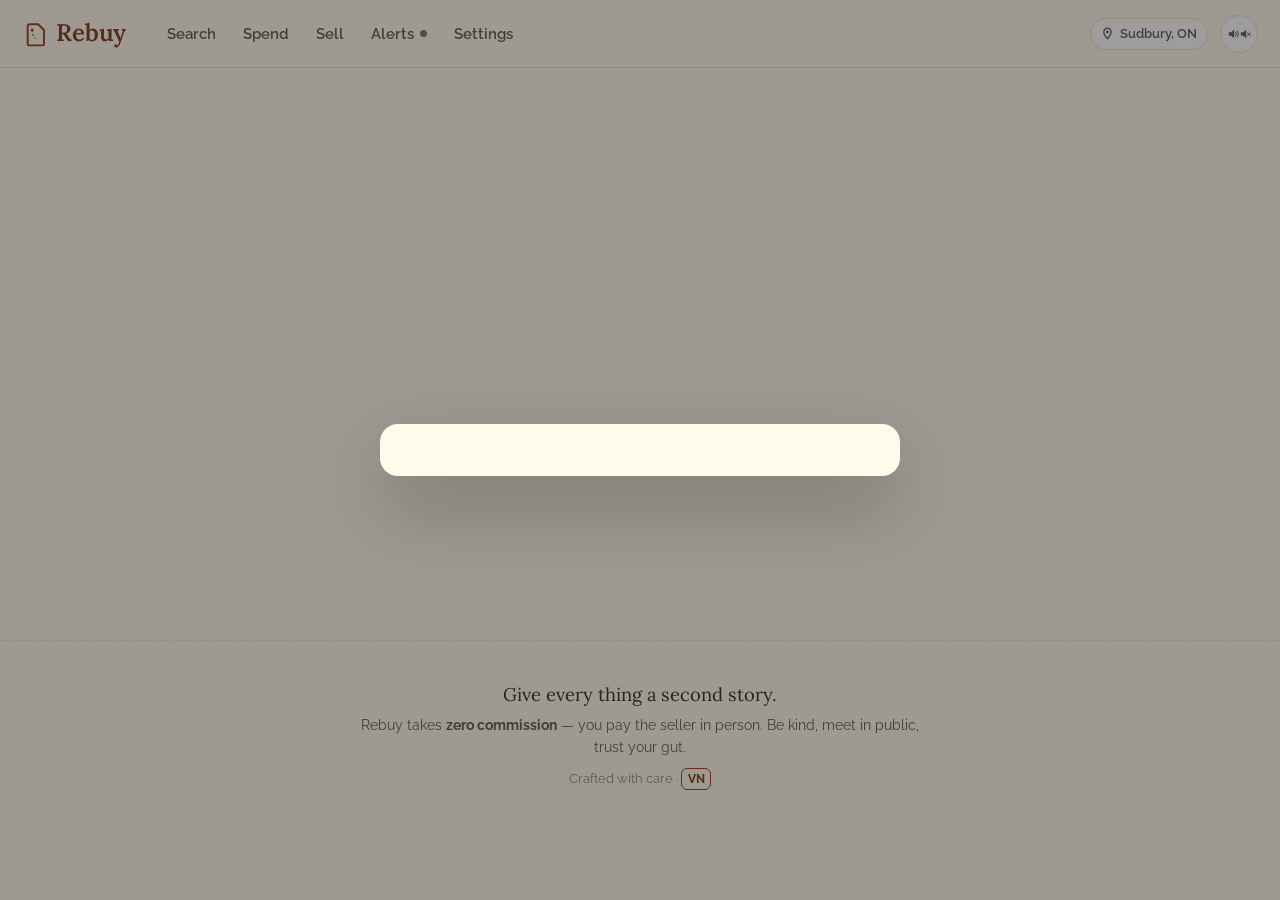
==== index.html @ c7107c26 "Rebuy v1 (1/3): calm used-goods aggregator + comparison engine" ====
<!DOCTYPE html>
<html lang="en">
<head>
<meta charset="utf-8">
<meta name="viewport" content="width=device-width, initial-scale=1">
<title>Rebuy — Compare every used listing, everywhere</title>
<meta name="description" content="Rebuy is a calm comparison engine for used goods. Search once, compare listings from Rebuy sellers and marketplaces everywhere, and see the true deal.">
<link rel="preconnect" href="https://fonts.googleapis.com">
<link rel="preconnect" href="https://fonts.gstatic.com" crossorigin>
<link href="https://fonts.googleapis.com/css2?family=Lora:wght@500;600&family=Raleway:wght@400;500;600;700&display=swap" rel="stylesheet">
<link rel="stylesheet" href="styles.css">
</head>
<body>
<a class="skip" href="#view">Skip to content</a>

<header class="site-header">
  <a class="brand" href="#/" aria-label="Rebuy home">
    <span class="brand-mark" aria-hidden="true">
      <svg viewBox="0 0 32 32" width="26" height="26"><path d="M9 4h11l7 7v17a2 2 0 0 1-2 2H9a2 2 0 0 1-2-2V6a2 2 0 0 1 2-2z" fill="none" stroke="currentColor" stroke-width="2.4"/><circle cx="12.5" cy="11" r="1.8" fill="currentColor"/><path d="M12.5 11c0 5 1.5 8 4 10.5" fill="none" stroke="currentColor" stroke-width="1.6" stroke-dasharray="2.5 2.5"/></svg>
    </span>
    <span class="brand-word">Rebuy</span>
  </a>
  <nav class="site-nav" aria-label="Primary">
    <a href="#/" data-nav="home">Search</a>
    <a href="#/spend" data-nav="spend">Spend</a>
    <a href="#/sell" data-nav="sell">Sell</a>
    <a href="#/alerts" data-nav="alerts">Alerts <span class="nav-dot" id="alertsDot" hidden></span></a>
    <a href="#/settings" data-nav="settings">Settings</a>
  </nav>
  <div class="header-right">
    <span class="location-pill" id="locationPill" title="Your search area">
      <svg viewBox="0 0 16 16" width="13" height="13" aria-hidden="true"><path d="M8 1.5a4.5 4.5 0 0 1 4.5 4.5c0 3.2-4.5 8.5-4.5 8.5S3.5 9.2 3.5 6A4.5 4.5 0 0 1 8 1.5z" fill="none" stroke="currentColor" stroke-width="1.6"/><circle cx="8" cy="6" r="1.6" fill="currentColor"/></svg>
      <span id="locationLabel">Sudbury, ON</span>
    </span>
    <button class="icon-btn" id="muteBtn" aria-label="Toggle sound" title="Toggle sound">
      <svg id="soundOnIcon" viewBox="0 0 20 20" width="18" height="18" aria-hidden="true"><path d="M3 7v6h4l5 4V3L7 7H3z" fill="currentColor"/><path d="M14.5 7a4.5 4.5 0 0 1 0 6M16.8 4.8a7.5 7.5 0 0 1 0 10.4" fill="none" stroke="currentColor" stroke-width="1.6" stroke-linecap="round"/></svg>
      <svg id="soundOffIcon" viewBox="0 0 20 20" width="18" height="18" aria-hidden="true" hidden><path d="M3 7v6h4l5 4V3L7 7H3z" fill="currentColor"/><path d="M14 8l5 5m0-5l-5 5" stroke="currentColor" stroke-width="1.6" stroke-linecap="round"/></svg>
    </button>
  </div>
</header>

<main id="view" class="view" aria-live="polite"></main>

<!-- Compare tray -->
<div class="compare-tray" id="compareTray" hidden>
  <div class="tray-inner">
    <span class="tray-count"><strong id="trayCount">0</strong> selected</span>
    <span class="tray-hint">Pick 2–4 listings to compare side by side</span>
    <div class="tray-actions">
      <button class="btn btn-ghost" id="trayClear">Clear</button>
      <a class="btn btn-primary" id="trayGo" href="#/compare">Compare</a>
    </div>
  </div>
</div>

<!-- Modal root -->
<div class="modal-backdrop" id="modalBackdrop" hidden>
  <div class="modal" role="dialog" aria-modal="true" id="modalBox"></div>
</div>

<!-- Toasts -->
<div class="toast-region" id="toastRegion" aria-live="polite"></div>

<footer class="site-footer">
  <p class="footer-tag">Give every thing a second story.</p>
  <p class="footer-note">Rebuy takes <strong>zero commission</strong> — you pay the seller in person. Be kind, meet in public, trust your gut.</p>
  <p class="footer-sig">Crafted with care · <span class="vn">VN</span></p>
</footer>

<script src="js/geo.js"></script>
<script src="js/deals.js"></script>
<script src="js/offers.js"></script>
<script src="js/spend.js"></script>
<script src="js/store.js"></script>
<script src="js/seed.js"></script>
<script src="js/sound.js"></script>
<script src="js/charts.js"></script>
<script src="js/sources/adapter.js"></script>
<script src="js/sources/ebay.js"></script>
<script src="js/sources/google.js"></script>
<script src="js/sources/deeplinks.js"></script>
<script src="js/sources/rebuy.js"></script>
<script src="js/ui.js"></script>
<script src="js/app.js"></script>
</body>
</html>
---- styles.css ----
/* Rebuy — calm design system.
   Tokens: cream paper, deep terracotta, sage, amber. Lora + Raleway.
   Restraint is the aesthetic: generous whitespace, soft shadows, one
   orchestrated motion moment per view, nothing that shouts. */

:root {
  --cream: #FFFBEB;
  --cream-deep: #FAF3E3;
  --card: #FFFFFF;
  --ink: #292524;
  --ink-soft: #57534E;
  --ink-faint: #8a8378;
  --clay: #9A3412;
  --clay-deep: #7C2D12;
  --clay-soft: #F6E9E0;
  --sage: #5F7A61;
  --sage-deep: #47603f;
  --sage-soft: #E9EFE4;
  --amber: #B45309;
  --amber-soft: #FBF3E4;
  --blush: #F8F2EF;
  --line: #EBDFC9;
  --radius: 18px;
  --radius-sm: 12px;
  --shadow: 0 10px 30px rgba(154, 52, 18, .08);
  --shadow-lift: 0 16px 40px rgba(154, 52, 18, .13);
  --ease: cubic-bezier(.22, .61, .36, 1);
}

* { box-sizing: border-box; }
html { scroll-behavior: smooth; }
body {
  margin: 0;
  background: var(--cream);
  color: var(--ink);
  font-family: Raleway, system-ui, sans-serif;
  font-size: 16px;
  line-height: 1.6;
  -webkit-font-smoothing: antialiased;
}
h1, h2, h3, .serif { font-family: Lora, Georgia, serif; font-weight: 600; line-height: 1.25; }
h1 { font-size: clamp(1.9rem, 4.5vw, 2.9rem); margin: 0 0 .4em; letter-spacing: -.01em; }
h2 { font-size: 1.45rem; margin: 0 0 .6em; }
h3 { font-size: 1.1rem; margin: 0 0 .4em; }
p { margin: 0 0 1em; }
a { color: var(--clay); }
img { max-width: 100%; display: block; }

.skip {
  position: absolute; left: -9999px; top: 0; background: var(--clay);
  color: #fff; padding: .6em 1em; border-radius: 0 0 10px 0; z-index: 200;
}
.skip:focus { left: 0; }

.view { max-width: 1180px; margin: 0 auto; padding: 2.2rem 1.4rem 4rem; min-height: 60vh; }
.view-narrow { max-width: 760px; }

/* ---------- header ---------- */
.site-header {
  display: flex; align-items: center; gap: 1.2rem;
  padding: .9rem 1.4rem;
  background: rgba(255, 251, 235, .92);
  backdrop-filter: blur(8px);
  border-bottom: 1px solid var(--line);
  position: sticky; top: 0; z-index: 50;
}
.brand { display: flex; align-items: center; gap: .5rem; text-decoration: none; color: var(--clay-deep); }
.brand-mark { display: inline-flex; color: var(--clay); }
.brand-word { font-family: Lora, serif; font-size: 1.5rem; font-weight: 600; letter-spacing: -.01em; }
.site-nav { display: flex; gap: .2rem; margin-left: .6rem; }
.site-nav a {
  text-decoration: none; color: var(--ink-soft); font-weight: 600; font-size: .93rem;
  padding: .45em .8em; border-radius: 999px; transition: background .15s var(--ease), color .15s;
  position: relative;
}
.site-nav a:hover { background: var(--blush); color: var(--ink); }
.site-nav a.active { background: var(--clay-soft); color: var(--clay-deep); }
.nav-dot {
  display: inline-block; width: 7px; height: 7px; border-radius: 50%;
  background: var(--sage); margin-left: 2px; vertical-align: 2px;
}
.header-right { margin-left: auto; display: flex; align-items: center; gap: .7rem; }
.location-pill {
  display: inline-flex; align-items: center; gap: .35rem;
  font-size: .82rem; font-weight: 600; color: var(--ink-soft);
  background: var(--card); border: 1px solid var(--line);
  padding: .35em .8em; border-radius: 999px;
}
.icon-btn {
  border: 1px solid var(--line); background: var(--card); color: var(--ink-soft);
  width: 38px; height: 38px; border-radius: 50%; cursor: pointer;
  display: inline-flex; align-items: center; justify-content: center;
  transition: transform .15s var(--ease), background .15s;
}
.icon-btn:hover { background: var(--blush); }
.icon-btn:active { transform: scale(.96); }

/* ---------- buttons / inputs ---------- */
.btn {
  display: inline-flex; align-items: center; justify-content: center; gap: .4em;
  font: 600 .95rem Raleway, sans-serif; border-radius: 999px; cursor: pointer;
  padding: .65em 1.4em; border: 1px solid transparent; text-decoration: none;
  transition: background .15s var(--ease), transform .12s var(--ease), box-shadow .15s;
}
.btn:active { transform: scale(.98); }
.btn-primary { background: var(--clay); color: #fff; box-shadow: 0 6px 18px rgba(154,52,18,.22); }
.btn-primary:hover { background: var(--clay-deep); }
.btn-ghost { background: transparent; color: var(--clay-deep); border-color: var(--line); }
.btn-ghost:hover { background: var(--blush); }
.btn-soft { background: var(--sage-soft); color: var(--sage-deep); }
.btn-soft:hover { background: #dde8d6; }
.btn-sm { padding: .4em 1em; font-size: .86rem; }
.btn[disabled] { opacity: .5; cursor: not-allowed; }

input[type="text"], input[type="number"], input[type="search"], select, textarea {
  font: 500 1rem Raleway, sans-serif; color: var(--ink);
  background: var(--card); border: 1.5px solid var(--line); border-radius: var(--radius-sm);
  padding: .65em .9em; width: 100%;
  transition: border-color .15s, box-shadow .15s;
}
input:focus, select:focus, textarea:focus {
  outline: none; border-color: var(--clay); box-shadow: 0 0 0 3px rgba(154,52,18,.12);
}
label.field { display: block; margin-bottom: 1rem; }
label.field > span { display: block; font-weight: 600; font-size: .88rem; margin-bottom: .35em; color: var(--ink-soft); }
.hint { font-size: .84rem; color: var(--ink-faint); }

/* ---------- homepage hero ---------- */
.hero { text-align: center; padding: 9vh 1rem 6vh; animation: rise .5s var(--ease) both; }
.hero-eyebrow {
  display: inline-block; font-size: .82rem; font-weight: 700; letter-spacing: .14em;
  text-transform: uppercase; color: var(--sage-deep);
  background: var(--sage-soft); padding: .4em 1.1em; border-radius: 999px; margin-bottom: 1.2rem;
}
.hero h1 .word-compare { color: var(--clay); font-style: italic; }
.hero .tagline { font-size: 1.12rem; color: var(--ink-soft); max-width: 34rem; margin: 0 auto 2rem; }
.search-hero { display: flex; gap: .6rem; max-width: 36rem; margin: 0 auto; }
.search-hero input[type="search"] {
  border-radius: 999px; padding: .85em 1.4em; font-size: 1.05rem;
  box-shadow: var(--shadow);
}
.search-hero .btn { padding: .85em 1.8em; font-size: 1.02rem; white-space: nowrap; }
.quick-searches { margin-top: 1.4rem; font-size: .9rem; color: var(--ink-faint); }
.quick-searches button {
  background: none; border: none; color: var(--clay); font: 600 .9rem Raleway, sans-serif;
  cursor: pointer; padding: .2em .4em; border-radius: 6px; text-decoration: underline dotted;
}
.quick-searches button:hover { color: var(--clay-deep); }
.hero-note { margin-top: 2.6rem; font-size: .85rem; color: var(--ink-faint); }
.beta-badge {
  display: inline-block; font-size: .75rem; font-weight: 700; color: var(--amber);
  background: var(--amber-soft); border: 1px dashed var(--amber);
  padding: .3em .9em; border-radius: 999px; margin-bottom: .8rem;
}

/* ---------- results layout ---------- */
.results-head { margin-bottom: 1.2rem; animation: rise .45s var(--ease) both; }
.results-head h1 { font-size: 1.7rem; margin-bottom: .2rem; }
.results-meta { color: var(--ink-soft); font-size: .92rem; }
.filter-bar {
  display: flex; flex-wrap: wrap; gap: .6rem; align-items: center;
  background: var(--card); border: 1px solid var(--line); border-radius: var(--radius);
  padding: .8rem 1rem; margin-bottom: 1.4rem; box-shadow: var(--shadow);
}
.filter-bar .f { min-width: 130px; flex: 1 1 130px; }
.filter-bar .f-narrow { min-width: 96px; flex: 0 1 110px; }
.filter-bar label { font-size: .74rem; font-weight: 700; text-transform: uppercase; letter-spacing: .06em; color: var(--ink-faint); display: block; margin-bottom: .25em; }
.source-chips { display: flex; flex-wrap: wrap; gap: .45rem; margin: .2rem 0 1.2rem; }
.chip {
  font: 600 .85rem Raleway, sans-serif; border: 1.5px solid var(--line); background: var(--card);
  color: var(--ink-soft); border-radius: 999px; padding: .4em 1em; cursor: pointer;
  transition: all .15s var(--ease);
}
.chip[aria-pressed="true"] { background: var(--clay); border-color: var(--clay); color: #fff; }
.chip:disabled { opacity: .45; cursor: not-allowed; text-decoration: line-through; }
.chip:not(:disabled):hover { border-color: var(--clay); color: var(--clay-deep); }

.results-grid { display: grid; grid-template-columns: minmax(0, 1fr) 340px; gap: 1.6rem; align-items: start; }
.zone-title {
  display: flex; align-items: baseline; gap: .6rem; margin-bottom: .9rem;
  border-bottom: 2px dashed var(--line); padding-bottom: .5rem;
}
.zone-title h2 { margin: 0; font-size: 1.25rem; }
.zone-title .count { font-size: .85rem; color: var(--ink-faint); font-weight: 600; }
.side-panel {
  background: var(--card); border: 1px solid var(--line); border-radius: var(--radius);
  padding: 1.1rem; box-shadow: var(--shadow); position: sticky; top: 76px;
}
.side-panel h2 { font-size: 1.15rem; }
.tier-label {
  font-size: .72rem; font-weight: 700; text-transform: uppercase; letter-spacing: .08em;
  color: var(--ink-faint); margin: 1rem 0 .5rem;
  display: flex; align-items: center; gap: .4rem;
}
.tier-label:first-of-type { margin-top: .4rem; }
.mode-note {
  font-size: .8rem; color: var(--ink-soft); background: var(--blush);
  border-radius: var(--radius-sm); padding: .55em .8em; margin-bottom: .6rem;
}
.mode-note.demo { background: var(--amber-soft); color: #6b3a06; }
.mode-note a { color: var(--clay-deep); font-weight: 700; }

/* ---------- listing cards ---------- */
.cards { display: grid; gap: 1rem; }
.card {
  display: grid; grid-template-columns: 150px 1fr; gap: 1rem;
  background: var(--card); border: 1px solid var(--line); border-radius: var(--radius);
  padding: .9rem; box-shadow: var(--shadow);
  transition: transform .2s var(--ease), box-shadow .2s var(--ease);
  position: relative;
}
.card:hover { transform: translateY(-3px); box-shadow: var(--shadow-lift); }
.card-img {
  width: 150px; height: 126px; object-fit: cover; border-radius: var(--radius-sm);
  background: var(--blush);
}
.card-body { min-width: 0; }
.card-title { font-family: Lora, serif; font-size: 1.06rem; font-weight: 600; margin: 0 0 .25em; }
.card-title a { color: var(--ink); text-decoration: none; }
.card-title a:hover { color: var(--clay-deep); text-decoration: underline; }
.card-price { font-size: 1.3rem; font-weight: 700; color: var(--clay-deep); margin-right: .5rem; }
.card-meta { font-size: .85rem; color: var(--ink-soft); display: flex; flex-wrap: wrap; gap: .3em .8em; margin: .3em 0 .5em; }
.card-actions { display: flex; flex-wrap: wrap; gap: .5rem; margin-top: .6rem; align-items: center; }
.source-badge {
  display: inline-block; font-size: .72rem; font-weight: 700; letter-spacing: .05em;
  text-transform: uppercase; padding: .25em .7em; border-radius: 999px;
  background: var(--sage-soft); color: var(--sage-deep);
}
.source-badge.ebay { background: #e8eefc; color: #1d4fa3; }
.source-badge.web { background: var(--amber-soft); color: #7a4a08; }
.compare-check {
  display: inline-flex; align-items: center; gap: .35em;
  font-size: .83rem; font-weight: 600; color: var(--ink-soft); cursor: pointer;
  border: 1.5px solid var(--line); border-radius: 999px; padding: .35em .9em;
  transition: all .15s var(--ease); user-select: none;
}
.compare-check input { accent-color: var(--sage); width: 15px; height: 15px; margin: 0; }
.compare-check.on { border-color: var(--sage); background: var(--sage-soft); color: var(--sage-deep); }
.reduced-flag {
  display: inline-block; font-size: .72rem; font-weight: 700; color: #fff;
  background: var(--clay); border-radius: 6px; padding: .2em .6em; margin-left: .5em;
  vertical-align: 2px;
}

/* hang-tag deal badge */
.deal-tag {
  display: inline-flex; align-items: center; gap: .35em;
  font-size: .78rem; font-weight: 700;
  padding: .32em .8em .32em .6em; border-radius: 8px 999px 999px 8px;
  position: relative;
}
.deal-tag::before {
  content: ""; width: 7px; height: 7px; border-radius: 50%;
  background: var(--cream); box-shadow: inset 0 0 0 1.5px rgba(0,0,0,.18);
}
.deal-tag.great { background: var(--sage); color: #fff; }
.deal-tag.fair { background: var(--amber); color: #fff; }
.deal-tag.over { background: #b8ab98; color: #fff; }
.deal-tag .basis { font-weight: 500; opacity: .85; font-size: .72rem; }

/* external mini rows */
.ext-row {
  display: grid; grid-template-columns: 64px 1fr; gap: .7rem; align-items: center;
  padding: .6rem; border-radius: var(--radius-sm); border: 1px solid transparent;
  transition: background .15s, border-color .15s;
}
.ext-row:hover { background: var(--cream-deep); border-color: var(--line); }
.ext-row img { width: 64px; height: 54px; object-fit: cover; border-radius: 8px; background: var(--blush); }
.ext-row .t { font-size: .88rem; font-weight: 600; line-height: 1.35; margin: 0; }
.ext-row .t a { color: var(--ink); text-decoration: none; }
.ext-row .t a:hover { text-decoration: underline; color: var(--clay-deep); }
.ext-row .m { font-size: .78rem; color: var(--ink-soft); margin-top: .15em; }
.ext-row .src { font-size: .7rem; font-weight: 700; text-transform: uppercase; letter-spacing: .05em; color: var(--ink-faint); }
.deep-links { list-style: none; margin: .4rem 0 0; padding: 0; display: grid; gap: .35rem; }
.deep-links a {
  display: flex; justify-content: space-between; align-items: center;
  text-decoration: none; color: var(--ink); font-weight: 600; font-size: .9rem;
  background: var(--cream-deep); border: 1px dashed var(--line);
  border-radius: var(--radius-sm); padding: .6em .9em;
  transition: border-color .15s, background .15s;
}
.deep-links a:hover { border-color: var(--clay); background: var(--blush); }
.deep-links .arrow { color: var(--clay); }
.honest-note { font-size: .78rem; color: var(--ink-faint); font-style: italic; margin-top: .7rem; }

/* ---------- compare tray ---------- */
.compare-tray {
  position: fixed; left: 0; right: 0; bottom: 0; z-index: 60;
  padding: .8rem 1rem calc(.8rem + env(safe-area-inset-bottom));
  animation: trayUp .3s var(--ease) both;
}
.tray-inner {
  max-width: 720px; margin: 0 auto; background: var(--ink); color: #f5efe4;
  border-radius: 999px; padding: .55rem .6rem .55rem 1.3rem;
  display: flex; align-items: center; gap: 1rem;
  box-shadow: 0 18px 50px rgba(41, 37, 36, .35);
}
.tray-count strong { font-size: 1.15rem; }
.tray-hint { font-size: .82rem; opacity: .7; }
.tray-actions { margin-left: auto; display: flex; gap: .5rem; align-items: center; }
.tray-actions .btn-ghost { color: #f5efe4; border-color: rgba(255,255,255,.25); }
.tray-actions .btn-ghost:hover { background: rgba(255,255,255,.12); }

/* ---------- compare table ---------- */
.cmp-scroll { overflow-x: auto; border-radius: var(--radius); border: 1px solid var(--line); background: var(--card); box-shadow: var(--shadow); }
.cmp-table { border-collapse: collapse; width: 100%; min-width: 640px; }
.cmp-table th, .cmp-table td { padding: .8rem 1rem; text-align: left; border-bottom: 1px solid var(--line); vertical-align: top; }
.cmp-table thead th { background: var(--cream-deep); font-family: Lora, serif; font-size: 1rem; }
.cmp-table tbody th { font-size: .78rem; text-transform: uppercase; letter-spacing: .06em; color: var(--ink-faint); width: 130px; background: var(--cream-deep); }
.cmp-table img { width: 120px; height: 96px; object-fit: cover; border-radius: var(--radius-sm); }
.best-cell { background: var(--sage-soft); font-weight: 700; color: var(--sage-deep); }

/* ---------- listing detail ---------- */
.detail-grid { display: grid; grid-template-columns: minmax(0, 1.15fr) minmax(0, 1fr); gap: 2rem; align-items: start; }
.detail-photo { border-radius: var(--radius); box-shadow: var(--shadow); background: var(--blush); width: 100%; }
.detail-price { font-size: 2rem; font-weight: 700; color: var(--clay-deep); }
.seller-card, .panel {
  background: var(--card); border: 1px solid var(--line); border-radius: var(--radius);
  padding: 1.1rem 1.2rem; box-shadow: var(--shadow); margin-bottom: 1.1rem;
}
.seller-row { display: flex; align-items: center; gap: .8rem; }
.avatar {
  width: 46px; height: 46px; border-radius: 50%; background: var(--clay-soft);
  color: var(--clay-deep); display: inline-flex; align-items: center; justify-content: center;
  font: 700 1.1rem Lora, serif; flex: none;
}
.verified { display: inline-flex; align-items: center; gap: .25em; font-size: .78rem; font-weight: 700; color: var(--sage-deep); }
.comps-list { list-style: none; margin: 0; padding: 0; display: flex; flex-wrap: wrap; gap: .45rem; }
.comps-list li { background: var(--blush); border-radius: 8px; padding: .3em .7em; font-size: .85rem; font-weight: 600; }
.safety { font-size: .88rem; background: var(--sage-soft); border-radius: var(--radius-sm); padding: .9em 1.1em; }
.safety ul { margin: .4em 0 0; padding-left: 1.2em; }
.zero-cut {
  font-size: .85rem; color: var(--ink-soft); background: var(--cream-deep);
  border: 1px dashed var(--line); border-radius: var(--radius-sm);
  padding: .7em 1em; margin-top: .8rem;
}
.zero-cut strong { color: var(--sage-deep); }

/* ---------- modal / toast ---------- */
.modal-backdrop {
  position: fixed; inset: 0; background: rgba(41, 37, 36, .45); z-index: 100;
  display: flex; align-items: center; justify-content: center; padding: 1rem;
  animation: fadeIn .2s var(--ease) both;
}
.modal {
  background: var(--cream); border-radius: var(--radius); max-width: 520px; width: 100%;
  max-height: 88vh; overflow: auto; padding: 1.6rem; box-shadow: 0 30px 80px rgba(0,0,0,.25);
  animation: pop .25s var(--ease) both;
}
.modal h2 { margin-top: 0; }
.modal-actions { display: flex; gap: .6rem; justify-content: flex-end; margin-top: 1.2rem; }
.toast-region { position: fixed; bottom: 1.2rem; left: 50%; transform: translateX(-50%); z-index: 120; display: grid; gap: .5rem; width: min(92vw, 420px); }
.toast {
  background: var(--ink); color: #f5efe4; border-radius: var(--radius-sm);
  padding: .8em 1.1em; font-size: .9rem; box-shadow: 0 12px 30px rgba(0,0,0,.25);
  animation: trayUp .3s var(--ease) both; display: flex; gap: .6rem; align-items: center;
}
.toast.success { border-left: 4px solid var(--sage); }
.toast.error { border-left: 4px solid var(--clay); }

/* ---------- spend ---------- */
.spend-hero {
  background: linear-gradient(135deg, var(--sage-soft), var(--cream-deep));
  border: 1px solid var(--line); border-radius: var(--radius);
  padding: 1.6rem; margin-bottom: 1.2rem; box-shadow: var(--shadow);
  display: grid; grid-template-columns: 1fr 1fr; gap: 1rem;
}
.spend-hero .big { font-family: Lora, serif; font-size: 2.4rem; font-weight: 600; color: var(--sage-deep); }
.spend-hero .lbl { font-size: .8rem; font-weight: 700; text-transform: uppercase; letter-spacing: .08em; color: var(--ink-soft); }
.range-pills { display: flex; gap: .4rem; margin: .6rem 0 1rem; }
.range-pills .chip { font-size: .78rem; }
canvas.chart { width: 100%; display: block; }

/* ---------- sell flow ---------- */
.steps { display: flex; gap: .4rem; margin-bottom: 1.4rem; }
.step-dot { flex: 1; height: 6px; border-radius: 3px; background: var(--line); }
.step-dot.done { background: var(--sage); }
.step-dot.now { background: var(--clay); }
.photo-preview { display: flex; gap: .6rem; flex-wrap: wrap; margin-top: .6rem; }
.photo-preview img { width: 96px; height: 80px; object-fit: cover; border-radius: var(--radius-sm); border: 1px solid var(--line); }
.guidance {
  background: var(--sage-soft); border-radius: var(--radius-sm); padding: 1em 1.2em; margin-top: 1rem;
  font-size: .95rem;
}
.guidance strong { color: var(--sage-deep); font-size: 1.15rem; }
.cond-picker { display: grid; grid-template-columns: repeat(4, 1fr); gap: .5rem; }
.cond-picker button {
  border: 1.5px solid var(--line); background: var(--card); border-radius: var(--radius-sm);
  padding: .7em .3em; font: 600 .85rem Raleway, sans-serif; cursor: pointer; color: var(--ink-soft);
}
.cond-picker button[aria-pressed="true"] { border-color: var(--clay); background: var(--clay-soft); color: var(--clay-deep); }

/* ---------- settings ---------- */
.key-card { margin-bottom: 1.2rem; }
.key-row { display: grid; grid-template-columns: 1fr 1fr; gap: .8rem; }
.status-line { font-size: .85rem; margin-top: .5rem; }
.status-line.ok { color: var(--sage-deep); font-weight: 600; }
.status-line.off { color: var(--ink-faint); }

/* ---------- footer ---------- */
.site-footer {
  text-align: center; padding: 2.4rem 1.4rem 5rem; color: var(--ink-soft);
  border-top: 1px dashed var(--line); margin-top: 2rem;
}
.footer-tag { font-family: Lora, serif; font-size: 1.15rem; color: var(--ink); margin-bottom: .4rem; }
.footer-note { font-size: .85rem; max-width: 36rem; margin: 0 auto .6rem; }
.footer-sig { font-size: .8rem; color: var(--ink-faint); }
.vn {
  display: inline-block; font-weight: 700; color: var(--clay-deep);
  border: 1.5px solid var(--clay); border-radius: 6px; padding: 0 .45em; font-size: .78rem;
}

/* ---------- misc ---------- */
.empty { text-align: center; padding: 3rem 1rem; color: var(--ink-soft); }
.empty .serif { font-size: 1.4rem; color: var(--ink); margin-bottom: .4rem; }
.kv { display: grid; grid-template-columns: auto 1fr; gap: .3em 1em; font-size: .92rem; }
.kv dt { color: var(--ink-faint); font-weight: 600; }
.kv dd { margin: 0; }
.alert-row {
  display: flex; align-items: center; gap: .8rem; background: var(--card);
  border: 1px solid var(--line); border-radius: var(--radius-sm); padding: .8rem 1rem; margin-bottom: .6rem;
}
.alert-row .grow { flex: 1; min-width: 0; }
.offer-row { display: flex; align-items: center; gap: .8rem; padding: .8rem 0; border-bottom: 1px solid var(--line); }
.offer-row:last-child { border-bottom: none; }
.status-pill { font-size: .75rem; font-weight: 700; padding: .3em .8em; border-radius: 999px; background: var(--blush); color: var(--ink-soft); }
.status-pill.accepted { background: var(--sage-soft); color: var(--sage-deep); }
.status-pill.countered { background: var(--amber-soft); color: #7a4a08; }

/* ---------- motion ---------- */
@keyframes rise { from { opacity: 0; transform: translateY(12px); } to { opacity: 1; transform: none; } }
@keyframes fadeIn { from { opacity: 0; } to { opacity: 1; } }
@keyframes pop { from { opacity: 0; transform: scale(.97); } to { opacity: 1; transform: none; } }
@keyframes trayUp { from { opacity: 0; transform: translateY(16px); } to { opacity: 1; transform: none; } }

@media (max-width: 960px) {
  .results-grid { grid-template-columns: 1fr; }
  .side-panel { position: static; }
  .detail-grid { grid-template-columns: 1fr; }
  .spend-hero { grid-template-columns: 1fr; }
  .site-nav { display: none; }
  .search-hero { flex-direction: column; }
  .card { grid-template-columns: 110px 1fr; }
  .card-img { width: 110px; height: 96px; }
}
@media (prefers-reduced-motion: reduce) {
  *, *::before, *::after { animation-duration: .01ms !important; transition-duration: .01ms !important; }
  html { scroll-behavior: auto; }
}
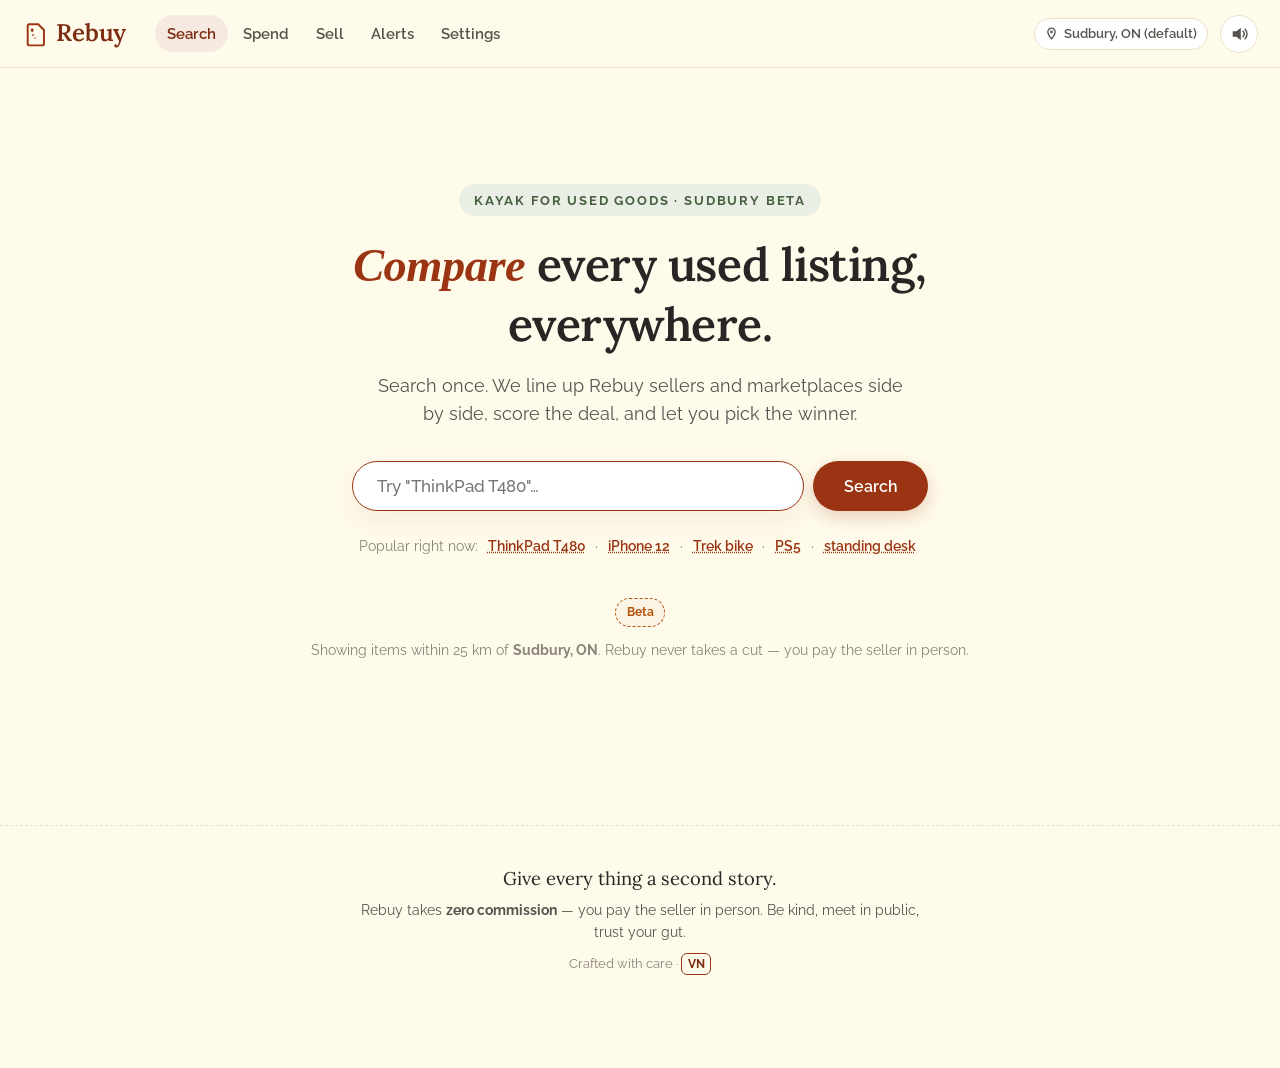
==== commit 906a2ec0: "Mobile fixes: bottom tab bar nav, deal-score card/detail consistency, mobile CSS polish" ====
--- a/index.html
+++ b/index.html
@@ -61,6 +61,31 @@
 <!-- Toasts -->
 <div class="toast-region" id="toastRegion" aria-live="polite"></div>
 
+<!-- Mobile tab bar (≤960px): the desktop nav hides there, so this keeps
+     Search / Spend / Sell / Alerts / Settings reachable on phones. -->
+<nav class="mobile-tabs" aria-label="Primary">
+  <a href="#/" data-nav="home">
+    <svg viewBox="0 0 20 20" width="20" height="20" aria-hidden="true"><circle cx="9" cy="9" r="5.5" fill="none" stroke="currentColor" stroke-width="1.8"/><path d="M13.5 13.5L17 17" stroke="currentColor" stroke-width="1.8" stroke-linecap="round"/></svg>
+    <span>Search</span>
+  </a>
+  <a href="#/spend" data-nav="spend">
+    <svg viewBox="0 0 20 20" width="20" height="20" aria-hidden="true"><path d="M4 16V10M10 16V4M16 16v-4" fill="none" stroke="currentColor" stroke-width="1.8" stroke-linecap="round"/></svg>
+    <span>Spend</span>
+  </a>
+  <a href="#/sell" data-nav="sell">
+    <svg viewBox="0 0 20 20" width="20" height="20" aria-hidden="true"><path d="M3 3h7l9 9-7 7-9-9V3z" fill="none" stroke="currentColor" stroke-width="1.8" stroke-linejoin="round"/><circle cx="8" cy="8" r="1.6" fill="currentColor"/></svg>
+    <span>Sell</span>
+  </a>
+  <a href="#/alerts" data-nav="alerts">
+    <svg viewBox="0 0 20 20" width="20" height="20" aria-hidden="true"><path d="M10 3a5 5 0 0 1 5 5v3l1.5 2.5h-13L5 11V8a5 5 0 0 1 5-5z" fill="none" stroke="currentColor" stroke-width="1.8" stroke-linejoin="round"/><path d="M8.5 16.5a1.8 1.8 0 0 0 3 0" fill="none" stroke="currentColor" stroke-width="1.8" stroke-linecap="round"/></svg>
+    <span>Alerts</span>
+  </a>
+  <a href="#/settings" data-nav="settings">
+    <svg viewBox="0 0 20 20" width="20" height="20" aria-hidden="true"><circle cx="10" cy="10" r="2.6" fill="none" stroke="currentColor" stroke-width="1.8"/><path d="M10 2.5v2.6M10 14.9v2.6M2.5 10h2.6M14.9 10h2.6M4.7 4.7l1.8 1.8M13.5 13.5l1.8 1.8M15.3 4.7l-1.8 1.8M6.5 13.5l-1.8 1.8" stroke="currentColor" stroke-width="1.8" stroke-linecap="round"/></svg>
+    <span>Settings</span>
+  </a>
+</nav>
+
 <footer class="site-footer">
   <p class="footer-tag">Give every thing a second story.</p>
   <p class="footer-note">Rebuy takes <strong>zero commission</strong> — you pay the seller in person. Be kind, meet in public, trust your gut.</p>
--- a/styles.css
+++ b/styles.css
@@ -2,6 +2,12 @@
    Tokens: cream paper, deep terracotta, sage, amber. Lora + Raleway.
    Restraint is the aesthetic: generous whitespace, soft shadows, one
    orchestrated motion moment per view, nothing that shouts. */
+
+/* The `hidden` attribute must always win: several components (modal
+   backdrop, compare tray) set `display` in their own rules, which would
+   otherwise override the UA stylesheet and leave invisible overlays
+   blocking the page. Bug found 2026-10-14. */
+[hidden] { display: none !important; }
 
 :root {
   --cream: #FFFBEB;
@@ -336,6 +342,24 @@
 }
 .zero-cut strong { color: var(--sage-deep); }
 
+/* ---------- mobile tab bar ---------- */
+.mobile-tabs {
+  display: none;
+  position: fixed; left: 0; right: 0; bottom: 0; z-index: 110;
+  background: rgba(255, 251, 235, .94);
+  -webkit-backdrop-filter: blur(10px); backdrop-filter: blur(10px);
+  border-top: 1px solid var(--line);
+  padding: .45rem .3rem calc(.45rem + env(safe-area-inset-bottom, 0px));
+}
+.mobile-tabs a {
+  flex: 1; display: flex; flex-direction: column; align-items: center; gap: 2px;
+  color: var(--ink-faint); text-decoration: none; font-size: .68rem; font-weight: 600;
+  padding: .3rem 0; border-radius: var(--radius-sm);
+  -webkit-tap-highlight-color: transparent;
+}
+.mobile-tabs a.active { color: var(--clay-deep); }
+.mobile-tabs a:active { background: var(--cream-deep); }
+
 /* ---------- modal / toast ---------- */
 .modal-backdrop {
   position: fixed; inset: 0; background: rgba(41, 37, 36, .45); z-index: 100;
@@ -442,6 +466,13 @@
   .search-hero { flex-direction: column; }
   .card { grid-template-columns: 110px 1fr; }
   .card-img { width: 110px; height: 96px; }
+  /* mobile polish */
+  .key-row { grid-template-columns: 1fr; }
+  .cond-picker { grid-template-columns: repeat(2, 1fr); }
+  .tray-hint { display: none; }
+  /* bottom tab bar takes over navigation on phones */
+  .mobile-tabs { display: flex; }
+  body { padding-bottom: calc(64px + env(safe-area-inset-bottom, 0px)); }
 }
 @media (prefers-reduced-motion: reduce) {
   *, *::before, *::after { animation-duration: .01ms !important; transition-duration: .01ms !important; }
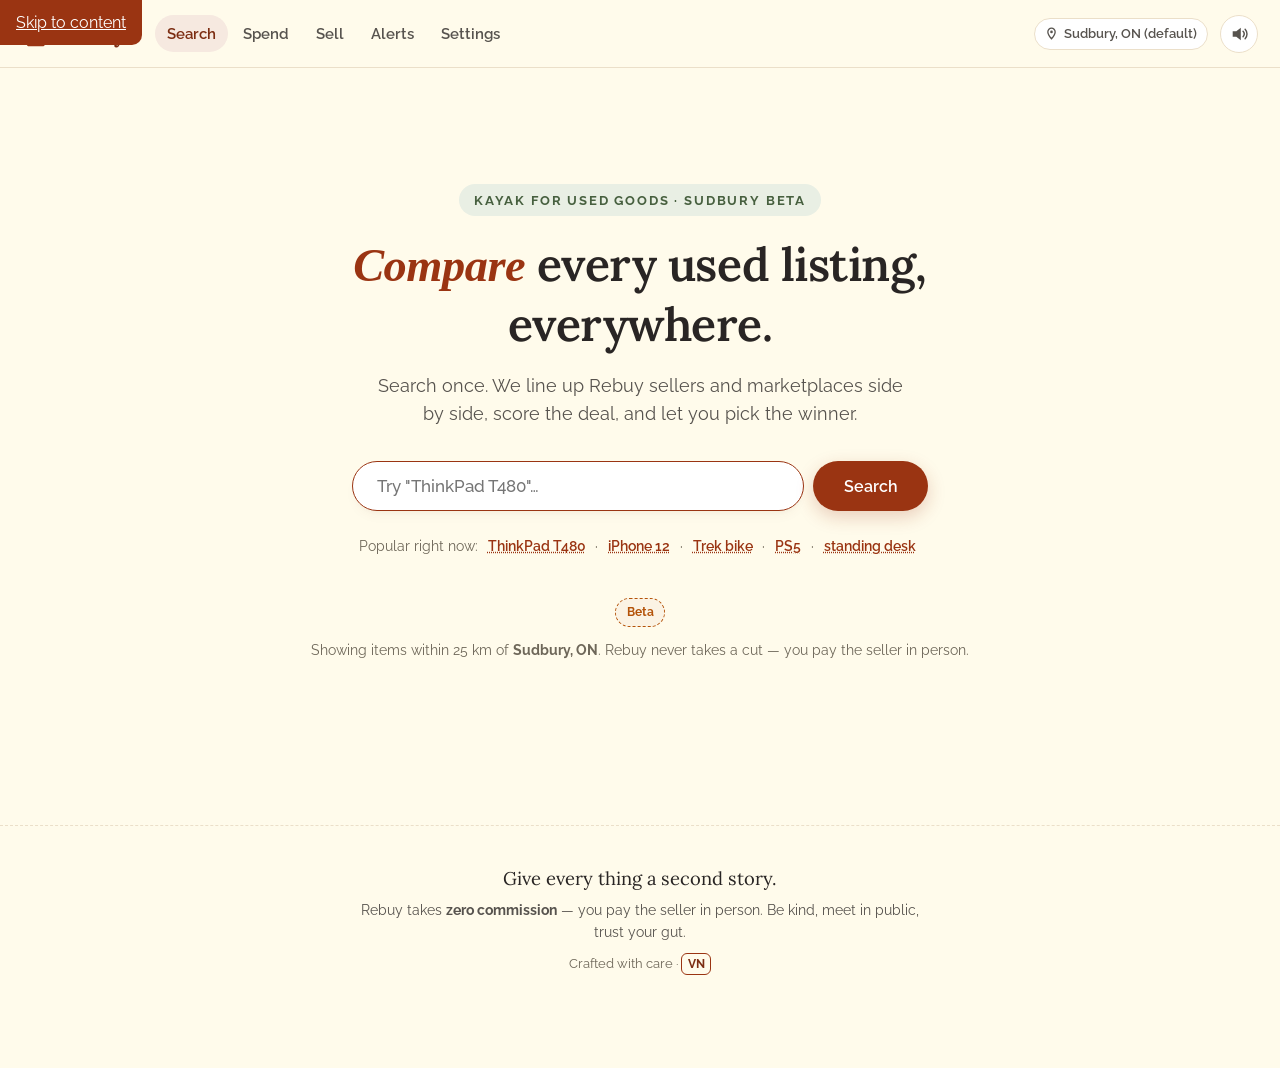
==== commit d28b32e2: "Tool-powered polish: Lucide icons, Open Props tokens, a11y + contrast fixes (3/4)" ====
--- a/index.html
+++ b/index.html
@@ -32,7 +32,7 @@
       <svg viewBox="0 0 16 16" width="13" height="13" aria-hidden="true"><path d="M8 1.5a4.5 4.5 0 0 1 4.5 4.5c0 3.2-4.5 8.5-4.5 8.5S3.5 9.2 3.5 6A4.5 4.5 0 0 1 8 1.5z" fill="none" stroke="currentColor" stroke-width="1.6"/><circle cx="8" cy="6" r="1.6" fill="currentColor"/></svg>
       <span id="locationLabel">Sudbury, ON</span>
     </span>
-    <button class="icon-btn" id="muteBtn" aria-label="Toggle sound" title="Toggle sound">
+    <button class="icon-btn" id="muteBtn" type="button" aria-label="Toggle sound" title="Toggle sound">
       <svg id="soundOnIcon" viewBox="0 0 20 20" width="18" height="18" aria-hidden="true"><path d="M3 7v6h4l5 4V3L7 7H3z" fill="currentColor"/><path d="M14.5 7a4.5 4.5 0 0 1 0 6M16.8 4.8a7.5 7.5 0 0 1 0 10.4" fill="none" stroke="currentColor" stroke-width="1.6" stroke-linecap="round"/></svg>
       <svg id="soundOffIcon" viewBox="0 0 20 20" width="18" height="18" aria-hidden="true" hidden><path d="M3 7v6h4l5 4V3L7 7H3z" fill="currentColor"/><path d="M14 8l5 5m0-5l-5 5" stroke="currentColor" stroke-width="1.6" stroke-linecap="round"/></svg>
     </button>
@@ -47,7 +47,7 @@
     <span class="tray-count"><strong id="trayCount">0</strong> selected</span>
     <span class="tray-hint">Pick 2–4 listings to compare side by side</span>
     <div class="tray-actions">
-      <button class="btn btn-ghost" id="trayClear">Clear</button>
+      <button class="btn btn-ghost" id="trayClear" type="button">Clear</button>
       <a class="btn btn-primary" id="trayGo" href="#/compare">Compare</a>
     </div>
   </div>
@@ -63,7 +63,7 @@
 
 <!-- Mobile tab bar (≤960px): the desktop nav hides there, so this keeps
      Search / Spend / Sell / Alerts / Settings reachable on phones. -->
-<nav class="mobile-tabs" aria-label="Primary">
+<nav class="mobile-tabs" aria-label="Primary mobile">
   <a href="#/" data-nav="home">
     <svg viewBox="0 0 20 20" width="20" height="20" aria-hidden="true"><circle cx="9" cy="9" r="5.5" fill="none" stroke="currentColor" stroke-width="1.8"/><path d="M13.5 13.5L17 17" stroke="currentColor" stroke-width="1.8" stroke-linecap="round"/></svg>
     <span>Search</span>
@@ -105,6 +105,7 @@
 <script src="js/sources/google.js"></script>
 <script src="js/sources/deeplinks.js"></script>
 <script src="js/sources/rebuy.js"></script>
+<script src="js/icons.js"></script>
 <script src="js/ui.js"></script>
 <script src="js/app.js"></script>
 </body>
--- a/styles.css
+++ b/styles.css
@@ -1,7 +1,10 @@
+@import "vendor/open-props.min.css";
 /* Rebuy — calm design system.
    Tokens: cream paper, deep terracotta, sage, amber. Lora + Raleway.
-   Restraint is the aesthetic: generous whitespace, soft shadows, one
-   orchestrated motion moment per view, nothing that shouts. */
+   Structure (radii, shadows, spacing) rides Open Props tokens;
+   the calm palette stays bespoke. Restraint is the aesthetic:
+   generous whitespace, soft shadows, one orchestrated motion moment
+   per view, nothing that shouts. */
 
 /* The `hidden` attribute must always win: several components (modal
    backdrop, compare tray) set `display` in their own rules, which would
@@ -15,7 +18,7 @@
   --card: #FFFFFF;
   --ink: #292524;
   --ink-soft: #57534E;
-  --ink-faint: #8a8378;
+  --ink-faint: #6E6759; /* darkened 2026-10-14: was #8a8378 (3.6:1) — now 5.4:1 on cream, WCAG AA */
   --clay: #9A3412;
   --clay-deep: #7C2D12;
   --clay-soft: #F6E9E0;
@@ -26,10 +29,12 @@
   --amber-soft: #FBF3E4;
   --blush: #F8F2EF;
   --line: #EBDFC9;
-  --radius: 18px;
+  --radius: var(--radius-3);
   --radius-sm: 12px;
-  --shadow: 0 10px 30px rgba(154, 52, 18, .08);
-  --shadow-lift: 0 16px 40px rgba(154, 52, 18, .13);
+  /* Warm-tinted shadows: Open Props shapes, Rebuy's terracotta soul. */
+  --shadow-color: 18 55% 32%;
+  --shadow: var(--shadow-2);
+  --shadow-lift: var(--shadow-3);
   --ease: cubic-bezier(.22, .61, .36, 1);
 }
 
@@ -53,7 +58,7 @@
 img { max-width: 100%; display: block; }
 
 .skip {
-  position: absolute; left: -9999px; top: 0; background: var(--clay);
+  position: absolute; left: -9var(--radius-round); top: 0; background: var(--clay);
   color: #fff; padding: .6em 1em; border-radius: 0 0 10px 0; z-index: 200;
 }
 .skip:focus { left: 0; }
@@ -76,7 +81,7 @@
 .site-nav { display: flex; gap: .2rem; margin-left: .6rem; }
 .site-nav a {
   text-decoration: none; color: var(--ink-soft); font-weight: 600; font-size: .93rem;
-  padding: .45em .8em; border-radius: 999px; transition: background .15s var(--ease), color .15s;
+  padding: .45em .8em; border-radius: var(--radius-round); transition: background .15s var(--ease), color .15s;
   position: relative;
 }
 .site-nav a:hover { background: var(--blush); color: var(--ink); }
@@ -90,7 +95,7 @@
   display: inline-flex; align-items: center; gap: .35rem;
   font-size: .82rem; font-weight: 600; color: var(--ink-soft);
   background: var(--card); border: 1px solid var(--line);
-  padding: .35em .8em; border-radius: 999px;
+  padding: .35em .8em; border-radius: var(--radius-round);
 }
 .icon-btn {
   border: 1px solid var(--line); background: var(--card); color: var(--ink-soft);
@@ -104,7 +109,7 @@
 /* ---------- buttons / inputs ---------- */
 .btn {
   display: inline-flex; align-items: center; justify-content: center; gap: .4em;
-  font: 600 .95rem Raleway, sans-serif; border-radius: 999px; cursor: pointer;
+  font: 600 .95rem Raleway, sans-serif; border-radius: var(--radius-round); cursor: pointer;
   padding: .65em 1.4em; border: 1px solid transparent; text-decoration: none;
   transition: background .15s var(--ease), transform .12s var(--ease), box-shadow .15s;
 }
@@ -136,13 +141,13 @@
 .hero-eyebrow {
   display: inline-block; font-size: .82rem; font-weight: 700; letter-spacing: .14em;
   text-transform: uppercase; color: var(--sage-deep);
-  background: var(--sage-soft); padding: .4em 1.1em; border-radius: 999px; margin-bottom: 1.2rem;
+  background: var(--sage-soft); padding: .4em 1.1em; border-radius: var(--radius-round); margin-bottom: 1.2rem;
 }
 .hero h1 .word-compare { color: var(--clay); font-style: italic; }
 .hero .tagline { font-size: 1.12rem; color: var(--ink-soft); max-width: 34rem; margin: 0 auto 2rem; }
 .search-hero { display: flex; gap: .6rem; max-width: 36rem; margin: 0 auto; }
 .search-hero input[type="search"] {
-  border-radius: 999px; padding: .85em 1.4em; font-size: 1.05rem;
+  border-radius: var(--radius-round); padding: .85em 1.4em; font-size: 1.05rem;
   box-shadow: var(--shadow);
 }
 .search-hero .btn { padding: .85em 1.8em; font-size: 1.02rem; white-space: nowrap; }
@@ -156,7 +161,7 @@
 .beta-badge {
   display: inline-block; font-size: .75rem; font-weight: 700; color: var(--amber);
   background: var(--amber-soft); border: 1px dashed var(--amber);
-  padding: .3em .9em; border-radius: 999px; margin-bottom: .8rem;
+  padding: .3em .9em; border-radius: var(--radius-round); margin-bottom: .8rem;
 }
 
 /* ---------- results layout ---------- */
@@ -174,8 +179,8 @@
 .source-chips { display: flex; flex-wrap: wrap; gap: .45rem; margin: .2rem 0 1.2rem; }
 .chip {
   font: 600 .85rem Raleway, sans-serif; border: 1.5px solid var(--line); background: var(--card);
-  color: var(--ink-soft); border-radius: 999px; padding: .4em 1em; cursor: pointer;
-  transition: all .15s var(--ease);
+  color: var(--ink-soft); border-radius: var(--radius-round); padding: .55em 1.05em; cursor: pointer;
+  transition: border-color .15s var(--ease), background .15s var(--ease), color .15s var(--ease);
 }
 .chip[aria-pressed="true"] { background: var(--clay); border-color: var(--clay); color: #fff; }
 .chip:disabled { opacity: .45; cursor: not-allowed; text-decoration: line-through; }
@@ -206,30 +211,82 @@
 .mode-note.demo { background: var(--amber-soft); color: #6b3a06; }
 .mode-note a { color: var(--clay-deep); font-weight: 700; }
 
-/* ---------- listing cards ---------- */
-.cards { display: grid; gap: 1rem; }
-.card {
-  display: grid; grid-template-columns: 150px 1fr; gap: 1rem;
+/* ---------- shopping cards (Google-Shopping pattern, calm theme) ---------- */
+.cards { display: grid; grid-template-columns: repeat(auto-fill, minmax(230px, 1fr)); gap: var(--size-4); }
+.shop-card {
   background: var(--card); border: 1px solid var(--line); border-radius: var(--radius);
-  padding: .9rem; box-shadow: var(--shadow);
+  overflow: hidden; box-shadow: var(--shadow); display: flex; flex-direction: column;
   transition: transform .2s var(--ease), box-shadow .2s var(--ease);
-  position: relative;
-}
-.card:hover { transform: translateY(-3px); box-shadow: var(--shadow-lift); }
-.card-img {
-  width: 150px; height: 126px; object-fit: cover; border-radius: var(--radius-sm);
-  background: var(--blush);
-}
-.card-body { min-width: 0; }
-.card-title { font-family: Lora, serif; font-size: 1.06rem; font-weight: 600; margin: 0 0 .25em; }
-.card-title a { color: var(--ink); text-decoration: none; }
-.card-title a:hover { color: var(--clay-deep); text-decoration: underline; }
-.card-price { font-size: 1.3rem; font-weight: 700; color: var(--clay-deep); margin-right: .5rem; }
-.card-meta { font-size: .85rem; color: var(--ink-soft); display: flex; flex-wrap: wrap; gap: .3em .8em; margin: .3em 0 .5em; }
-.card-actions { display: flex; flex-wrap: wrap; gap: .5rem; margin-top: .6rem; align-items: center; }
+}
+.shop-card:hover { transform: translateY(-3px); box-shadow: var(--shadow-lift); }
+.shop-card:hover .shop-media img { transform: scale(1.04); }
+.shop-media { overflow: hidden; }
+.shop-media img { transition: transform .35s var(--ease); }
+/* Skeleton shimmer while results gather — calm, not flashy. */
+.skel { position: relative; overflow: hidden; background: var(--cream-deep); border-radius: var(--radius-sm); min-height: 90px; }
+.skel::after {
+  content: ""; position: absolute; inset: 0;
+  background: linear-gradient(100deg, transparent 20%, rgba(255,255,255,.55) 50%, transparent 80%);
+  animation: shimmer 1.4s var(--ease) infinite;
+}
+@keyframes shimmer { from { transform: translateX(-100%); } to { transform: translateX(100%); } }
+.shop-media {
+  display: block; aspect-ratio: 4 / 3; background: var(--cream-deep); position: relative;
+}
+.shop-media img {
+  position: relative; width: 100%; height: 100%; object-fit: contain; background: var(--cream-deep);
+}
+.shop-noimg {
+  position: absolute; inset: 0; display: flex; align-items: center; justify-content: center;
+  font-family: Lora, Georgia, serif; font-size: 3rem; font-weight: 600; color: var(--line);
+}
+.demo-pill {
+  position: absolute; top: .6rem; left: .6rem; z-index: 2;
+  font-size: .68rem; font-weight: 800; letter-spacing: .06em; text-transform: uppercase;
+  background: var(--amber-soft); color: #7a4a08; border: 1px solid var(--amber);
+  padding: .25em .7em; border-radius: var(--radius-round);
+}
+.shop-body {
+  padding: .85rem 1rem 1rem; display: flex; flex-direction: column; gap: .45rem;
+  flex: 1; min-width: 0;
+}
+.shop-mkt {
+  display: flex; align-items: center; gap: .45rem;
+  font-size: .72rem; font-weight: 800; letter-spacing: .06em; text-transform: uppercase;
+  color: var(--ink-soft);
+}
+.shop-title {
+  font-size: .95rem; font-weight: 600; line-height: 1.4; margin: 0;
+  display: -webkit-box; -webkit-line-clamp: 2; -webkit-box-orient: vertical; overflow: hidden;
+  min-height: 2.66em;
+}
+.shop-title a { color: var(--ink); text-decoration: none; }
+.shop-title a:hover { color: var(--clay-deep); text-decoration: underline; }
+.shop-stars { line-height: 1; display: flex; align-items: center; }
+.shop-stars .stars-row { display: inline-flex; gap: 3px; }
+.shop-stars .st { display: inline-flex; color: #D9CFB9; }
+.shop-stars .st.on { color: var(--amber); }
+.shop-stars .pct { color: var(--ink-faint); font-size: .75rem; margin-left: .45em; font-weight: 600; }
+.shop-price-row { display: flex; align-items: center; gap: .6rem; flex-wrap: wrap; }
+.shop-price { font-size: 1.7rem; font-weight: 800; color: var(--ink); letter-spacing: -.01em; }
+.cond-pill {
+  font-size: .72rem; font-weight: 700; padding: .3em .75em; border-radius: var(--radius-round);
+  background: var(--sage-soft); color: var(--sage-deep); white-space: nowrap;
+}
+.shop-badges { display: flex; }
+.shop-dist, .shop-seller { font-size: .8rem; color: var(--ink-faint); }
+.shop-snippet {
+  font-size: .8rem; color: var(--ink-soft); margin: 0;
+  display: -webkit-box; -webkit-line-clamp: 2; -webkit-box-orient: vertical; overflow: hidden;
+}
+.shop-actions {
+  margin-top: auto; padding-top: .55rem;
+  display: flex; flex-wrap: wrap; gap: .5rem; align-items: center;
+}
+.shop-actions .btn-sm, .shop-actions .compare-check { min-height: 44px; }
 .source-badge {
   display: inline-block; font-size: .72rem; font-weight: 700; letter-spacing: .05em;
-  text-transform: uppercase; padding: .25em .7em; border-radius: 999px;
+  text-transform: uppercase; padding: .25em .7em; border-radius: var(--radius-round);
   background: var(--sage-soft); color: var(--sage-deep);
 }
 .source-badge.ebay { background: #e8eefc; color: #1d4fa3; }
@@ -237,8 +294,8 @@
 .compare-check {
   display: inline-flex; align-items: center; gap: .35em;
   font-size: .83rem; font-weight: 600; color: var(--ink-soft); cursor: pointer;
-  border: 1.5px solid var(--line); border-radius: 999px; padding: .35em .9em;
-  transition: all .15s var(--ease); user-select: none;
+  border: 1.5px solid var(--line); border-radius: var(--radius-round); padding: .35em .9em;
+  transition: border-color .15s var(--ease), background .15s var(--ease), color .15s var(--ease); user-select: none;
 }
 .compare-check input { accent-color: var(--sage); width: 15px; height: 15px; margin: 0; }
 .compare-check.on { border-color: var(--sage); background: var(--sage-soft); color: var(--sage-deep); }
@@ -252,7 +309,7 @@
 .deal-tag {
   display: inline-flex; align-items: center; gap: .35em;
   font-size: .78rem; font-weight: 700;
-  padding: .32em .8em .32em .6em; border-radius: 8px 999px 999px 8px;
+  padding: .32em .8em .32em .6em; border-radius: 8px var(--radius-round) var(--radius-round) 8px;
   position: relative;
 }
 .deal-tag::before {
@@ -261,22 +318,10 @@
 }
 .deal-tag.great { background: var(--sage); color: #fff; }
 .deal-tag.fair { background: var(--amber); color: #fff; }
-.deal-tag.over { background: #b8ab98; color: #fff; }
+.deal-tag.over { background: #b8ab98; color: #292524; }
 .deal-tag .basis { font-weight: 500; opacity: .85; font-size: .72rem; }
 
-/* external mini rows */
-.ext-row {
-  display: grid; grid-template-columns: 64px 1fr; gap: .7rem; align-items: center;
-  padding: .6rem; border-radius: var(--radius-sm); border: 1px solid transparent;
-  transition: background .15s, border-color .15s;
-}
-.ext-row:hover { background: var(--cream-deep); border-color: var(--line); }
-.ext-row img { width: 64px; height: 54px; object-fit: cover; border-radius: 8px; background: var(--blush); }
-.ext-row .t { font-size: .88rem; font-weight: 600; line-height: 1.35; margin: 0; }
-.ext-row .t a { color: var(--ink); text-decoration: none; }
-.ext-row .t a:hover { text-decoration: underline; color: var(--clay-deep); }
-.ext-row .m { font-size: .78rem; color: var(--ink-soft); margin-top: .15em; }
-.ext-row .src { font-size: .7rem; font-weight: 700; text-transform: uppercase; letter-spacing: .05em; color: var(--ink-faint); }
+/* (external results now render as shopping cards — see above) */
 .deep-links { list-style: none; margin: .4rem 0 0; padding: 0; display: grid; gap: .35rem; }
 .deep-links a {
   display: flex; justify-content: space-between; align-items: center;
@@ -289,6 +334,31 @@
 .deep-links .arrow { color: var(--clay); }
 .honest-note { font-size: .78rem; color: var(--ink-faint); font-style: italic; margin-top: .7rem; }
 
+/* ---------- second-hand search engine: marketplace groups + chip row ---------- */
+.market-group { margin-bottom: .9rem; }
+.mkt-head {
+  display: flex; align-items: center; gap: .5rem;
+  font-size: .82rem; font-weight: 700; color: var(--ink-soft);
+  padding: .35rem .1rem; border-bottom: 1px solid var(--line); margin-bottom: .25rem;
+}
+.mkt-dot { width: .6rem; height: .6rem; border-radius: 50%; flex: none; }
+.mkt-name { letter-spacing: .02em; }
+.mkt-count {
+  margin-left: auto; font-size: .72rem; font-weight: 700; color: var(--ink-faint);
+  background: var(--cream-deep); border: 1px solid var(--line);
+  border-radius: var(--radius-round); padding: .1em .65em;
+}
+.search-chips { display: flex; flex-wrap: wrap; gap: .45rem; margin: .5rem 0 .2rem; }
+.search-chip {
+  display: inline-flex; align-items: center; gap: .45em;
+  text-decoration: none; color: var(--ink); font-weight: 600; font-size: .85rem;
+  background: var(--cream-deep); border: 1px solid var(--line);
+  border-radius: var(--radius-round); padding: .6em 1.1em;
+  transition: border-color .15s, background .15s, transform .15s;
+}
+.search-chip:hover { border-color: var(--clay); background: var(--blush); transform: translateY(-1px); }
+.search-chip .arrow { color: var(--clay); font-size: .8em; }
+
 /* ---------- compare tray ---------- */
 .compare-tray {
   position: fixed; left: 0; right: 0; bottom: 0; z-index: 60;
@@ -297,7 +367,7 @@
 }
 .tray-inner {
   max-width: 720px; margin: 0 auto; background: var(--ink); color: #f5efe4;
-  border-radius: 999px; padding: .55rem .6rem .55rem 1.3rem;
+  border-radius: var(--radius-round); padding: .55rem .6rem .55rem 1.3rem;
   display: flex; align-items: center; gap: 1rem;
   box-shadow: 0 18px 50px rgba(41, 37, 36, .35);
 }
@@ -319,7 +389,7 @@
 /* ---------- listing detail ---------- */
 .detail-grid { display: grid; grid-template-columns: minmax(0, 1.15fr) minmax(0, 1fr); gap: 2rem; align-items: start; }
 .detail-photo { border-radius: var(--radius); box-shadow: var(--shadow); background: var(--blush); width: 100%; }
-.detail-price { font-size: 2rem; font-weight: 700; color: var(--clay-deep); }
+.detail-price { font-size: 2rem; font-weight: 800; color: var(--ink); letter-spacing: -.01em; }
 .seller-card, .panel {
   background: var(--card); border: 1px solid var(--line); border-radius: var(--radius);
   padding: 1.1rem 1.2rem; box-shadow: var(--shadow); margin-bottom: 1.1rem;
@@ -330,7 +400,15 @@
   color: var(--clay-deep); display: inline-flex; align-items: center; justify-content: center;
   font: 700 1.1rem Lora, serif; flex: none;
 }
-.verified { display: inline-flex; align-items: center; gap: .25em; font-size: .78rem; font-weight: 700; color: var(--sage-deep); }
+.verified { display: inline-flex; align-items: center; gap: .3em; font-size: .78rem; font-weight: 700; color: var(--sage-deep); }
+.verified svg { flex: none; }
+.back-link { display: inline-flex; align-items: center; gap: .45em; font-weight: 600; }
+.status-line { display: flex; align-items: center; gap: .5em; font-size: .85rem; margin-top: .5rem; }
+.status-line svg { flex: none; }
+.search-chip .arrow { display: inline-flex; color: var(--clay); }
+.btn svg, .shop-actions svg { flex: none; }
+/* Visible keyboard focus everywhere — calm clay ring. */
+:focus-visible { outline: 2px solid var(--clay); outline-offset: 2px; border-radius: 4px; }
 .comps-list { list-style: none; margin: 0; padding: 0; display: flex; flex-wrap: wrap; gap: .45rem; }
 .comps-list li { background: var(--blush); border-radius: 8px; padding: .3em .7em; font-size: .85rem; font-weight: 600; }
 .safety { font-size: .88rem; background: var(--sage-soft); border-radius: var(--radius-sm); padding: .9em 1.1em; }
@@ -359,6 +437,15 @@
 }
 .mobile-tabs a.active { color: var(--clay-deep); }
 .mobile-tabs a:active { background: var(--cream-deep); }
+
+/* ---------- message thread ---------- */
+.msg-thread { display: grid; gap: .6rem; max-height: 300px; overflow: auto; margin: 1rem 0; padding: .2rem; }
+.msg { max-width: 85%; padding: .6em .9em; border-radius: var(--radius-sm); }
+.msg p { margin: 0 0 .25em; font-size: .92rem; }
+.msg.mine { justify-self: end; background: var(--sage-soft); border: 1px solid var(--line); border-bottom-right-radius: 4px; }
+.msg.theirs { justify-self: start; background: var(--card); border: 1px solid var(--line); border-bottom-left-radius: 4px; }
+.msg-compose { display: flex; gap: .5rem; }
+.msg-compose input { flex: 1; padding: .7em 1em; border: 1px solid var(--line); border-radius: var(--radius-sm); font: inherit; background: var(--card); }
 
 /* ---------- modal / toast ---------- */
 .modal-backdrop {
@@ -417,7 +504,6 @@
 /* ---------- settings ---------- */
 .key-card { margin-bottom: 1.2rem; }
 .key-row { display: grid; grid-template-columns: 1fr 1fr; gap: .8rem; }
-.status-line { font-size: .85rem; margin-top: .5rem; }
 .status-line.ok { color: var(--sage-deep); font-weight: 600; }
 .status-line.off { color: var(--ink-faint); }
 
@@ -447,7 +533,7 @@
 .alert-row .grow { flex: 1; min-width: 0; }
 .offer-row { display: flex; align-items: center; gap: .8rem; padding: .8rem 0; border-bottom: 1px solid var(--line); }
 .offer-row:last-child { border-bottom: none; }
-.status-pill { font-size: .75rem; font-weight: 700; padding: .3em .8em; border-radius: 999px; background: var(--blush); color: var(--ink-soft); }
+.status-pill { font-size: .75rem; font-weight: 700; padding: .3em .8em; border-radius: var(--radius-round); background: var(--blush); color: var(--ink-soft); }
 .status-pill.accepted { background: var(--sage-soft); color: var(--sage-deep); }
 .status-pill.countered { background: var(--amber-soft); color: #7a4a08; }
 
@@ -464,8 +550,10 @@
   .spend-hero { grid-template-columns: 1fr; }
   .site-nav { display: none; }
   .search-hero { flex-direction: column; }
-  .card { grid-template-columns: 110px 1fr; }
-  .card-img { width: 110px; height: 96px; }
+  /* shopping cards: 2 columns on phones */
+  .cards { grid-template-columns: repeat(2, minmax(0, 1fr)); gap: .8rem; }
+  .shop-price { font-size: 1.35rem; }
+  .shop-body { padding: .7rem .8rem .85rem; }
   /* mobile polish */
   .key-row { grid-template-columns: 1fr; }
   .cond-picker { grid-template-columns: repeat(2, 1fr); }
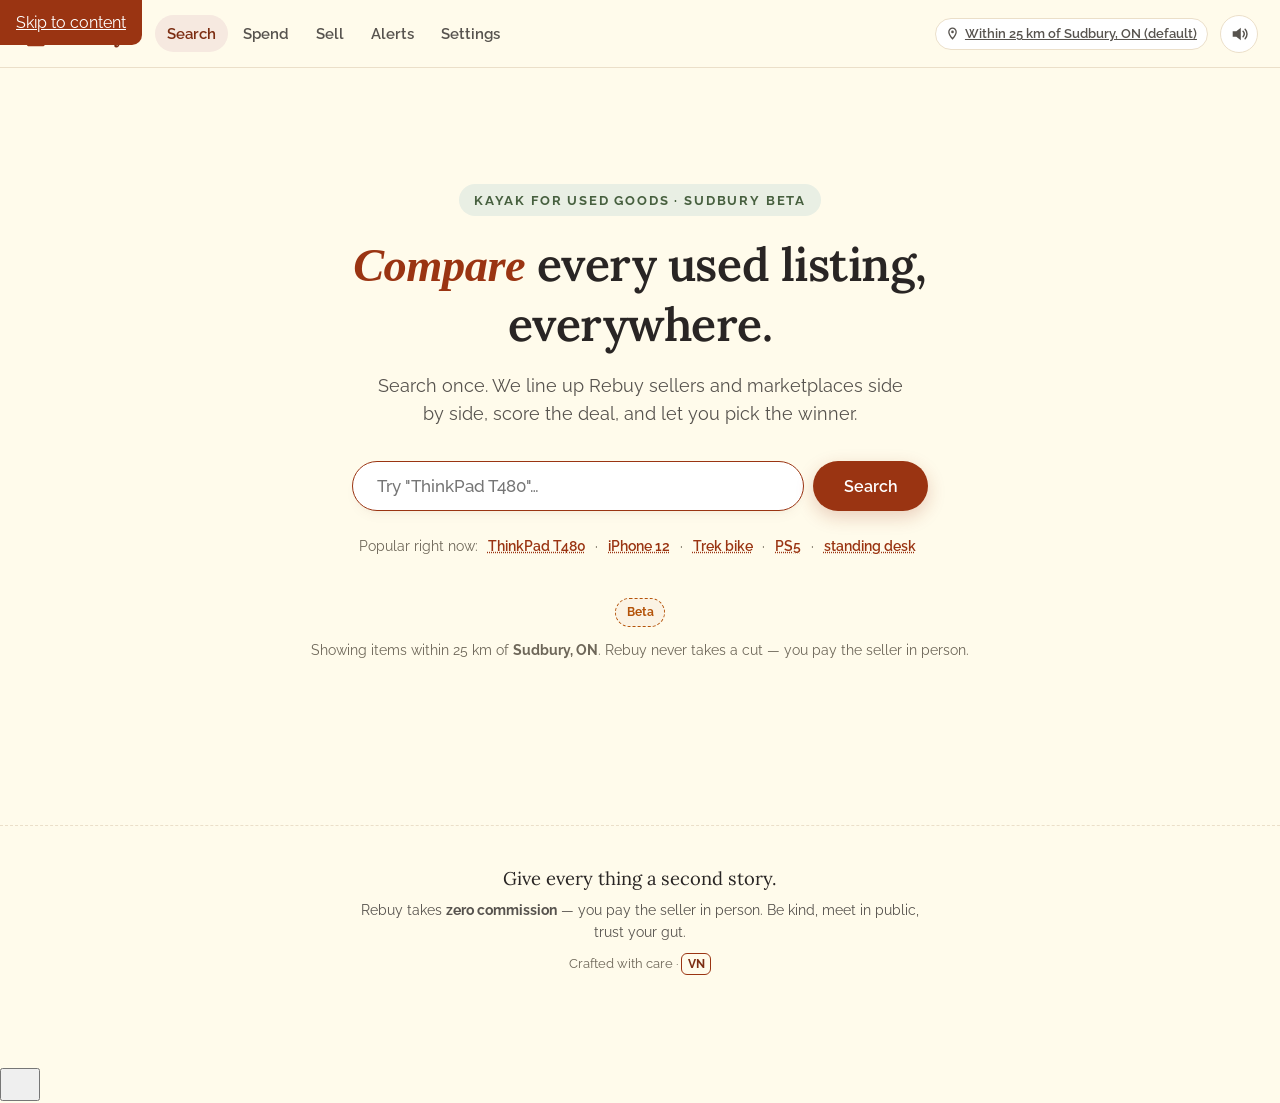
==== commit 03692d48: "Load faq-kb.js + chatbot.js; location pill links to Settings radius" ====
--- a/index.html
+++ b/index.html
@@ -28,10 +28,10 @@
     <a href="#/settings" data-nav="settings">Settings</a>
   </nav>
   <div class="header-right">
-    <span class="location-pill" id="locationPill" title="Your search area">
+    <a class="location-pill" id="locationPill" href="#/settings" title="Your search area — change radius in Settings">
       <svg viewBox="0 0 16 16" width="13" height="13" aria-hidden="true"><path d="M8 1.5a4.5 4.5 0 0 1 4.5 4.5c0 3.2-4.5 8.5-4.5 8.5S3.5 9.2 3.5 6A4.5 4.5 0 0 1 8 1.5z" fill="none" stroke="currentColor" stroke-width="1.6"/><circle cx="8" cy="6" r="1.6" fill="currentColor"/></svg>
       <span id="locationLabel">Sudbury, ON</span>
-    </span>
+    </a>
     <button class="icon-btn" id="muteBtn" type="button" aria-label="Toggle sound" title="Toggle sound">
       <svg id="soundOnIcon" viewBox="0 0 20 20" width="18" height="18" aria-hidden="true"><path d="M3 7v6h4l5 4V3L7 7H3z" fill="currentColor"/><path d="M14.5 7a4.5 4.5 0 0 1 0 6M16.8 4.8a7.5 7.5 0 0 1 0 10.4" fill="none" stroke="currentColor" stroke-width="1.6" stroke-linecap="round"/></svg>
       <svg id="soundOffIcon" viewBox="0 0 20 20" width="18" height="18" aria-hidden="true" hidden><path d="M3 7v6h4l5 4V3L7 7H3z" fill="currentColor"/><path d="M14 8l5 5m0-5l-5 5" stroke="currentColor" stroke-width="1.6" stroke-linecap="round"/></svg>
@@ -106,6 +106,8 @@
 <script src="js/sources/deeplinks.js"></script>
 <script src="js/sources/rebuy.js"></script>
 <script src="js/icons.js"></script>
+<script src="js/faq-kb.js"></script>
+<script src="js/chatbot.js"></script>
 <script src="js/ui.js"></script>
 <script src="js/app.js"></script>
 </body>
--- a/styles.css
+++ b/styles.css
@@ -213,6 +213,32 @@
 
 /* ---------- shopping cards (Google-Shopping pattern, calm theme) ---------- */
 .cards { display: grid; grid-template-columns: repeat(auto-fill, minmax(230px, 1fr)); gap: var(--size-4); }
+/* Best-value spotlight: featured pick at the top of the results column. */
+.best-value {
+  display: grid; grid-template-columns: 240px minmax(0, 1fr); gap: 1.1rem;
+  background: var(--card); border: 2px solid var(--sage); border-radius: var(--radius);
+  padding: 1rem 1.1rem 1.1rem; margin: 0 0 1.3rem; box-shadow: var(--shadow);
+  position: relative;
+}
+.best-value .shop-media { border-radius: calc(var(--radius) - 4px); }
+.bv-badge {
+  position: absolute; top: -.75rem; left: 1rem; z-index: 2;
+  display: inline-flex; align-items: center; gap: .35rem;
+  background: var(--sage); color: #fff; font-size: .72rem; font-weight: 800;
+  letter-spacing: .05em; text-transform: uppercase;
+  padding: .3rem .7rem; border-radius: var(--radius-round);
+  box-shadow: 0 4px 12px rgba(0,0,0,.14);
+}
+.f-check { display: flex; align-items: flex-end; padding-bottom: .1rem; }
+.check-label {
+  display: inline-flex; align-items: center; gap: .45rem;
+  font-size: .85rem; font-weight: 600; color: var(--ink-soft); cursor: pointer;
+  white-space: nowrap;
+}
+.check-label input { width: 1rem; height: 1rem; accent-color: var(--clay); }
+@media (max-width: 640px) {
+  .best-value { grid-template-columns: 1fr; }
+}
 .shop-card {
   background: var(--card); border: 1px solid var(--line); border-radius: var(--radius);
   overflow: hidden; box-shadow: var(--shadow); display: flex; flex-direction: column;
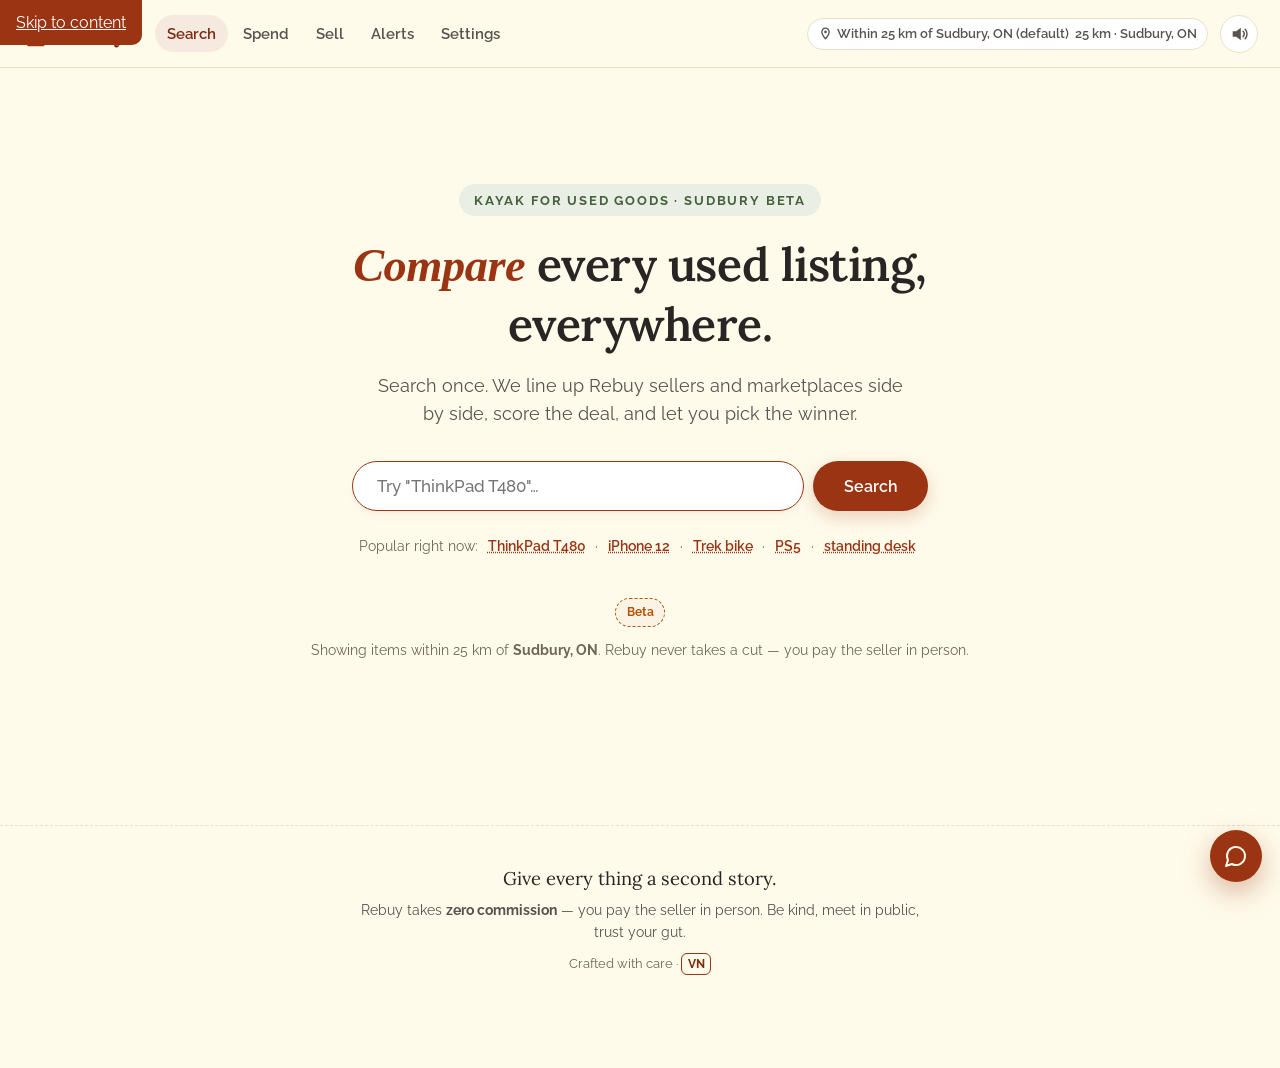
==== commit 54a60449: "UI/UX pass: Sudbury-first title/meta, compact mobile pill label (rebuy-crew)" ====
--- a/index.html
+++ b/index.html
@@ -3,8 +3,8 @@
 <head>
 <meta charset="utf-8">
 <meta name="viewport" content="width=device-width, initial-scale=1">
-<title>Rebuy — Compare every used listing, everywhere</title>
-<meta name="description" content="Rebuy is a calm comparison engine for used goods. Search once, compare listings from Rebuy sellers and marketplaces everywhere, and see the true deal.">
+<title>Rebuy — Compare used listings around Sudbury</title>
+<meta name="description" content="Rebuy is a calm comparison engine for used goods in the Sudbury, Ontario area. Search once, compare Rebuy sellers, eBay and the second-hand web side by side, and see the true deal.">
 <link rel="preconnect" href="https://fonts.googleapis.com">
 <link rel="preconnect" href="https://fonts.gstatic.com" crossorigin>
 <link href="https://fonts.googleapis.com/css2?family=Lora:wght@500;600&family=Raleway:wght@400;500;600;700&display=swap" rel="stylesheet">
@@ -30,7 +30,7 @@
   <div class="header-right">
     <a class="location-pill" id="locationPill" href="#/settings" title="Your search area — change radius in Settings">
       <svg viewBox="0 0 16 16" width="13" height="13" aria-hidden="true"><path d="M8 1.5a4.5 4.5 0 0 1 4.5 4.5c0 3.2-4.5 8.5-4.5 8.5S3.5 9.2 3.5 6A4.5 4.5 0 0 1 8 1.5z" fill="none" stroke="currentColor" stroke-width="1.6"/><circle cx="8" cy="6" r="1.6" fill="currentColor"/></svg>
-      <span id="locationLabel">Sudbury, ON</span>
+      <span class="pill-full" id="locationLabel">Sudbury, ON</span><span class="pill-short" id="locationLabelShort">25 km · Sudbury, ON</span>
     </a>
     <button class="icon-btn" id="muteBtn" type="button" aria-label="Toggle sound" title="Toggle sound">
       <svg id="soundOnIcon" viewBox="0 0 20 20" width="18" height="18" aria-hidden="true"><path d="M3 7v6h4l5 4V3L7 7H3z" fill="currentColor"/><path d="M14.5 7a4.5 4.5 0 0 1 0 6M16.8 4.8a7.5 7.5 0 0 1 0 10.4" fill="none" stroke="currentColor" stroke-width="1.6" stroke-linecap="round"/></svg>
--- a/styles.css
+++ b/styles.css
@@ -592,3 +592,118 @@
   *, *::before, *::after { animation-duration: .01ms !important; transition-duration: .01ms !important; }
   html { scroll-behavior: auto; }
 }
+
+/* ---------- FAQ chatbot widget (calm, on-brand, mobile-first) ---------- */
+/* The bubble parks bottom-right above content but below the modal/toast
+   layers; it lifts clear of the compare tray and the mobile tab bar so it
+   never covers a purchase action. */
+.chat-bubble {
+  position: fixed; z-index: 90; right: 1.1rem; bottom: 1.1rem;
+  width: 52px; height: 52px; border-radius: 50%;
+  background: var(--clay); color: #FFFBEB; border: none; cursor: pointer;
+  display: inline-flex; align-items: center; justify-content: center;
+  box-shadow: 0 10px 28px rgba(154, 52, 18, .35);
+  transition: transform .2s var(--ease), background .2s var(--ease);
+  -webkit-tap-highlight-color: transparent;
+}
+.chat-bubble:hover { background: var(--clay-deep); transform: translateY(-1px); }
+body.chat-above-tray .chat-bubble { bottom: 5.4rem; }
+.chat-panel {
+  position: fixed; z-index: 95; right: 1.1rem; bottom: 4.9rem;
+  width: min(360px, calc(100vw - 1.5rem)); max-height: min(540px, 72vh);
+  display: flex; flex-direction: column;
+  background: var(--cream); border: 1px solid var(--line);
+  border-radius: var(--radius); box-shadow: 0 24px 70px rgba(41, 37, 36, .28);
+  overflow: hidden;
+  animation: chatUp .25s var(--ease) both;
+}
+.chat-panel[hidden] { display: none; }
+@keyframes chatUp { from { opacity: 0; transform: translateY(10px); } to { opacity: 1; transform: none; } }
+.chat-head {
+  display: flex; align-items: center; gap: .5rem;
+  padding: .8rem 1rem; background: var(--cream-deep); border-bottom: 1px solid var(--line);
+}
+.chat-head > div { display: flex; flex-direction: column; }
+.chat-head strong { font-family: Lora, serif; font-size: 1rem; }
+.chat-status { font-size: .76rem; color: var(--ink-faint); }
+.chat-close {
+  margin-left: auto; width: 34px; height: 34px; border-radius: 50%;
+  border: 1px solid var(--line); background: var(--card); color: var(--ink-soft);
+  font-size: 1rem; line-height: 1; cursor: pointer;
+  display: inline-flex; align-items: center; justify-content: center;
+}
+.chat-log {
+  display: flex; flex-direction: column; gap: .6rem;
+  padding: .9rem 1rem; overflow-y: auto; flex: 1 1 auto; min-height: 180px;
+}
+.chat-msg { max-width: 88%; font-size: .9rem; line-height: 1.45; }
+.chat-msg p { margin: 0 0 .4em; }
+.chat-msg p:last-child { margin-bottom: 0; }
+.chat-msg.user { align-self: flex-end; }
+.chat-msg.user p {
+  background: var(--sage-soft); border: 1px solid var(--line);
+  border-radius: var(--radius-sm); border-bottom-right-radius: 4px; padding: .6em .9em;
+}
+.chat-msg.bot { align-self: flex-start; }
+.chat-msg.bot p {
+  background: var(--card); border: 1px solid var(--line);
+  border-radius: var(--radius-sm); border-bottom-left-radius: 4px; padding: .6em .9em;
+}
+.chat-msg.bot a { color: var(--clay-deep); font-weight: 600; }
+.chat-typing { display: inline-flex; gap: 5px; padding: .75em .95em; background: var(--card);
+  border: 1px solid var(--line); border-radius: var(--radius-sm); align-self: flex-start; }
+.chat-typing span { width: 6px; height: 6px; border-radius: 50%; background: var(--ink-faint);
+  animation: chatBlink 1.1s infinite; }
+.chat-typing span:nth-child(2) { animation-delay: .18s; }
+.chat-typing span:nth-child(3) { animation-delay: .36s; }
+@keyframes chatBlink { 0%, 60%, 100% { opacity: .25; } 30% { opacity: 1; } }
+.chat-chips { display: flex; flex-wrap: wrap; gap: .45rem; padding: .1rem 1rem .6rem; }
+.chat-chip {
+  font: 600 .78rem Raleway, sans-serif; color: var(--clay-deep);
+  background: var(--clay-soft); border: 1px solid var(--line);
+  border-radius: var(--radius-round); padding: .42em .85em; cursor: pointer;
+  transition: background .2s var(--ease);
+  -webkit-tap-highlight-color: transparent;
+}
+.chat-chip:hover { background: #f3ddd2; }
+.chat-compose { display: flex; gap: .5rem; padding: .7rem 1rem .4rem; }
+.chat-compose input {
+  flex: 1; min-width: 0; padding: .7em 1em; font: inherit; font-size: .9rem;
+  border: 1px solid var(--line); border-radius: var(--radius-sm); background: var(--card);
+}
+.chat-send {
+  width: 44px; height: 44px; flex: none; border-radius: 50%;
+  background: var(--clay); color: #FFFBEB; border: none; cursor: pointer;
+  display: inline-flex; align-items: center; justify-content: center;
+  transition: background .2s var(--ease);
+}
+.chat-send:hover { background: var(--clay-deep); }
+.chat-foot {
+  margin: 0; padding: .55rem 1rem .9rem;
+  font-size: .74rem; color: var(--ink-faint); text-align: center;
+}
+/* Small screens: the panel becomes a bottom sheet above the mobile tab bar;
+   the bubble parks high enough to clear the tab bar — and the compare tray
+   when it's open. */
+@media (max-width: 960px) {
+  .chat-bubble { right: .9rem; bottom: 5.1rem; }
+  body.chat-above-tray .chat-bubble { bottom: 9rem; }
+  .chat-panel {
+    right: .9rem; left: .9rem; width: auto;
+    /* 4.6rem clears the fixed mobile tab bar (z 110) so the compose row
+       is never covered on phones. */
+    bottom: calc(4.6rem + env(safe-area-inset-bottom, 0px));
+    max-height: 66vh;
+  }
+}
+
+/* ---------- radius + pill honesty ---------- */
+.location-pill {
+  max-width: 44vw; overflow: hidden; text-overflow: ellipsis; white-space: nowrap;
+  text-decoration: none; cursor: pointer;
+}
+.location-pill:hover { border-color: var(--clay); color: var(--clay-deep); }
+.bv-reason {
+  font-size: .9rem; color: var(--sage-deep); font-weight: 600; margin: .35rem 0 .1rem;
+}
+.results-head .btn { margin-top: .35rem; }
